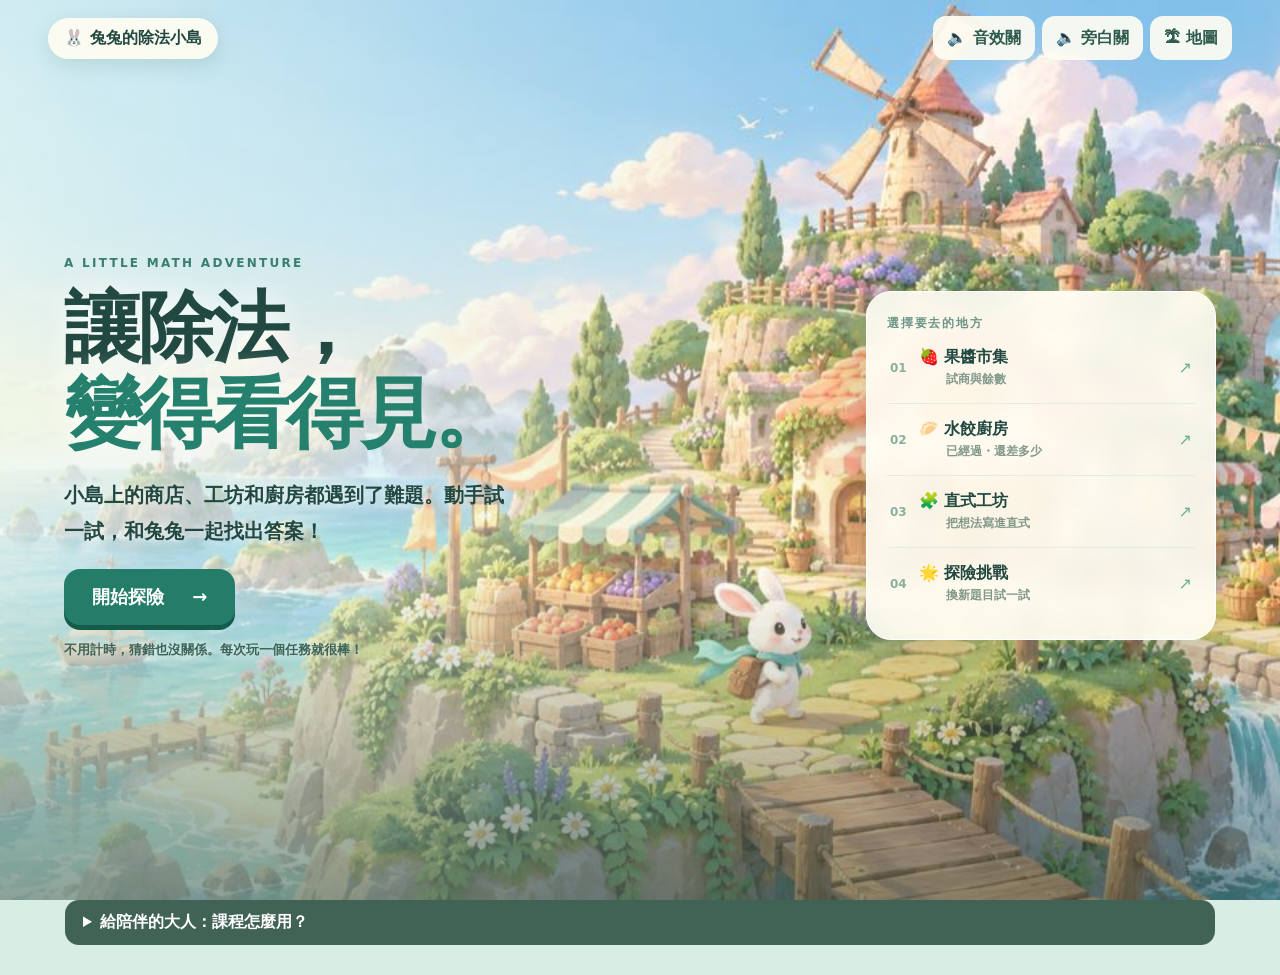
==== division-adventure/index.html @ a4d707ab "Add division adventure teaching page" ====
<!DOCTYPE html><html lang="zh-Hant"><head><meta charset="utf-8"><meta name="viewport" content="width=device-width, initial-scale=1, viewport-fit=cover"><meta name="theme-color" content="#244f48"><title>兔兔的除法小島｜一起動手探索</title><link rel="stylesheet" href="style.css"><script defer src="long-division.js"></script><script defer src="game.js"></script></head><body><div class="sky"></div><header><a class="logo" href="#home" onclick="showHome()">🐰 <span>兔兔的除法小島</span></a><div class="tools"><button id="audio-toggle" aria-pressed="false">🔈 音效關</button><button id="voice-toggle" aria-pressed="false">🔈 旁白關</button><button onclick="showHome()">🏝 地圖</button></div></header><main><section id="home" class="home"><div class="intro"><div class="eyebrow">A LITTLE MATH ADVENTURE</div><h1>讓除法，<br><em>變得看得見。</em></h1><p>小島上的商店、工坊和廚房都遇到了難題。動手試一試，和兔兔一起找出答案！</p><button class="primary big" onclick="openMission('market')">開始探險 <span>→</span></button><p class="micro">不用計時，猜錯也沒關係。每次玩一個任務就很棒！</p></div><div class="island-nav"><span class="island-label">選擇要去的地方</span><button onclick="openMission('market')"><b>01</b><span>🍓 果醬市集<small>試商與餘數</small></span><i>↗</i></button><button onclick="openMission('clock')"><b>02</b><span>🥟 水餃廚房<small>已經過・還差多少</small></span><i>↗</i></button><button onclick="openMission('long')"><b>03</b><span>🧩 直式工坊<small>把想法寫進直式</small></span><i>↗</i></button><button onclick="openMission('review')"><b>04</b><span>🌟 探險挑戰<small>換新題目試一試</small></span><i>↗</i></button></div></section><section id="mission" class="mission hidden"><div class="mission-head"><div><button class="back" onclick="showHome()">← 回到小島</button><div class="eyebrow" id="mission-kicker"></div><h1 id="mission-title"></h1><p id="mission-desc"></p></div><button class="watch" id="story-btn">▶ 看動畫示範</button></div><div id="story" class="story hidden" aria-live="polite"><div class="story-illustration" id="story-illustration" aria-hidden="true"></div><div><b>兔兔的動畫小故事</b><p id="story-text"></p><div class="story-controls"><button onclick="storyPrev()">← 上一步</button><button onclick="storyToggle()" id="story-play">暫停</button><button onclick="storyNext()">下一步 →</button><button onclick="closeStory()">關閉 ✕</button></div></div></div><div class="workspace" id="workspace"></div><div id="feedback" class="feedback" role="status" aria-live="polite"></div><div class="helper"><div class="rabbit">🐰</div><div><b>兔兔小幫手</b><p id="helper-text"></p></div><button id="hint-btn" class="small-btn">💡 提示</button></div><div class="bottom"><button class="small-btn" onclick="showHome()">回地圖</button><span id="save-msg">進度儲存在這個瀏覽器</span></div></section><section class="parents"><details><summary>給陪伴的大人：課程怎麼用？</summary><p>先看孩子怎麼操作，再請她說出數字的意思。做完一個任務後，可以隔天回來試「探險挑戰」；答錯時用提示引導，不必急著告訴她答案。完成標記只代表做過，不能單憑它認定已熟練。</p><p>參考：<a href="https://ies.ed.gov/ncee/wwc/PracticeGuide/26" target="_blank" rel="noopener">IES 小學數學學習扶助指引</a>、<a href="https://www.mathlearningcenter.org/apps/number-pieces" target="_blank" rel="noopener">Number Pieces</a>、<a href="https://nrich.maths.org/primary-interactive-resources" target="_blank" rel="noopener">NRICH 互動資源</a>、<a href="https://en.khanacademy.org/math/cc-fourth-grade-math/division/4th-remainders/a/division-faq" target="_blank" rel="noopener">Khan Academy 除法模型</a>。</p></details></section></main></body></html>
---- division-adventure/style.css ----
:root{--ink:#214942;--deep:#194e45;--teal:#25846f;--cream:#fffdf2;--gold:#ffc96e;--soft:#e7f5e5;--shadow:0 16px 48px #173f3133}*{box-sizing:border-box}html{scroll-behavior:smooth}body{margin:0;font-family:ui-rounded,'PingFang TC','Microsoft JhengHei',system-ui,sans-serif;color:var(--ink);background:#d8eee5;min-height:100dvh}button{font:inherit;cursor:pointer;touch-action:manipulation}button:focus-visible{outline:4px solid #f6ad49;outline-offset:3px}.sky{position:fixed;inset:0;background:linear-gradient(90deg,#e9faf2b8,#fff6df38 70%),url('island.jpg') 58% 50%/cover;z-index:-2}.sky:after{content:'';position:absolute;inset:0;background:linear-gradient(0deg,#173e3277,transparent 35%);z-index:-1}header{display:flex;align-items:center;justify-content:space-between;gap:10px;padding:16px clamp(16px,4vw,48px);position:relative}.logo{background:#fffdf1e8;border-radius:30px;text-decoration:none;color:var(--ink);padding:10px 16px;font-weight:900;box-shadow:0 6px 20px #174c3e20}.tools{display:flex;gap:7px;flex-wrap:wrap;justify-content:flex-end}.tools button,.small-btn,.back,.watch,.story-controls button{border:0;background:#fffdf2e9;color:#305b4f;border-radius:13px;padding:10px 14px;min-height:44px;font-weight:800}.tools button[aria-pressed=true]{background:#b8e9d1}.hidden{display:none!important}.home{min-height:calc(100dvh - 86px);max-width:1500px;margin:auto;padding:20px clamp(20px,5vw,72px) 55px;display:flex;align-items:center;justify-content:space-between;gap:25px}.intro{max-width:600px}.eyebrow{font-size:12px;font-weight:900;letter-spacing:.19em;color:#397e6e}.intro h1{font-size:clamp(45px,6vw,80px);line-height:1.12;letter-spacing:-.04em;margin:15px 0;text-shadow:0 2px 28px white}.intro h1 em{font-style:normal;color:#25816d}.intro p{max-width:440px;font-size:20px;font-weight:700;line-height:1.8;text-shadow:0 1px 12px white}.intro .micro{font-size:13px;color:#3d6458}.primary{border:0;border-radius:16px;background:#237d69;color:white;padding:13px 22px;font-weight:900;box-shadow:0 5px 0 #155b4c;min-height:48px}.primary:active{transform:translateY(3px);box-shadow:0 2px 0 #155b4c}.big{font-size:18px;padding:16px 28px}.big span{padding-left:22px}.island-nav{width:min(350px,38%);background:#fffef4e8;border:1px solid white;border-radius:25px;padding:20px;box-shadow:var(--shadow);backdrop-filter:blur(10px)}.island-label{font-size:12px;letter-spacing:.15em;color:#6c9688;font-weight:800}.island-nav button{display:flex;width:100%;gap:12px;text-align:left;align-items:center;border:0;border-bottom:1px solid #e4ece0;background:transparent;padding:15px 3px;color:var(--ink)}.island-nav button:last-child{border:0}.island-nav button b{font-size:12px;color:#8bafa0}.island-nav button span{font-weight:900;font-size:16px;flex:1}.island-nav small{display:block;color:#81988b;font-size:12px;padding:3px 0 0 27px}.island-nav i{font-style:normal;color:#6caf98}.mission{max-width:1280px;margin:auto;padding:0 clamp(12px,3vw,36px) 30px}.mission-head{background:#fffdf2ed;border-radius:24px 24px 0 0;padding:18px clamp(18px,3vw,34px);display:flex;align-items:end;justify-content:space-between;gap:15px}.back{background:#e8f3e5;margin-bottom:10px}.mission-head h1{margin:3px 0;font-size:clamp(26px,4vw,41px)}.mission-head p{margin:4px 0 0;line-height:1.6;color:#517267;font-size:16px}.watch{background:#ffdc96;white-space:nowrap}.story{background:#244c43;color:#fffbe9;display:flex;gap:18px;padding:20px 30px;align-items:center}.story-orb{font-size:52px;animation:float 2s ease-in-out infinite}.story p{font-size:18px;min-height:30px;margin:5px 0 10px}.story-controls{display:flex;gap:6px;flex-wrap:wrap}.story-controls button{min-height:39px;padding:6px 12px}.workspace{background:#f9f9ed;padding:clamp(15px,3vw,30px);min-height:380px}.helper{display:flex;align-items:center;gap:12px;background:#fff0d0;padding:15px 25px}.helper p{margin:2px 0;line-height:1.55}.helper div:nth-child(2){flex:1}.rabbit{font-size:37px;animation:float 3s ease-in-out infinite}.feedback{background:#fffdf2;min-height:0;padding:0 25px;color:#326c56;font-weight:800}.feedback:not(:empty){padding:12px 25px}.bottom{background:#fffdf2d9;border-radius:0 0 24px 24px;padding:12px 22px;display:flex;justify-content:space-between;align-items:center;color:#719185;font-size:12px}.parents{max-width:1200px;margin:10px auto 30px;padding:0 25px;color:#fff}.parents details{background:#274a3dd9;border-radius:14px;padding:12px 18px}.parents a{color:#ffe19f}.parents summary{cursor:pointer;font-weight:800}.board{display:grid;grid-template-columns:1.1fr .9fr;gap:20px}.panel{background:white;border-radius:20px;border:1px solid #dceadd;padding:20px;box-shadow:0 5px 0 #dcebdd}.panel h2{font-size:19px;margin:0 0 8px}.panel p{line-height:1.6;margin:5px 0}.label{font-size:12px;letter-spacing:.13em;color:#76a18c;font-weight:900}.warehouse{background:linear-gradient(#b9e5db,#e6f3d9);border-radius:16px;padding:15px;min-height:180px;position:relative;overflow:hidden}.basket-grid{display:grid;grid-template-columns:repeat(8,1fr);gap:5px}.box{aspect-ratio:1;border:0;border-radius:6px;background:#f2ac61;box-shadow:inset 0 -4px #ce854a,0 2px 2px #5552;color:#824719;font-size:clamp(10px,1.8vw,15px);font-weight:900;animation:pop .3s ease}.box.empty{background:#ffffff8a;box-shadow:none;border:1px dashed #8ebcab;color:transparent}.box.overflow{background:#ed8c7f;box-shadow:inset 0 -4px #c86a60}.meter{height:18px;border-radius:15px;background:#e3eee3;overflow:hidden;margin:10px 0}.meter span{display:block;height:100%;background:#70c89c;transition:width .35s}.meter.over span{background:#e98e78}.large-number{font-weight:950;font-size:clamp(24px,4vw,38px);color:#245f52}.controls{display:flex;flex-wrap:wrap;gap:8px;margin-top:12px}.control{min-height:48px;border:2px solid #d6e8d8;background:#f8fff8;border-radius:13px;padding:8px 13px;color:#2b6855;font-weight:900}.control:disabled{opacity:.4}.control.selected{background:#c8f1d9;border-color:#53ab81}.mini{font-size:13px;color:#628476}.mathline{font-size:20px;font-weight:900;padding:12px;border-radius:13px;background:#eef8eb;text-align:center}.prompt{margin-top:15px!important;font-weight:900}.choice-group{display:flex;gap:8px;flex-wrap:wrap}.choice-group button{min-height:48px;padding:9px 14px;border:2px solid #dce8d8;background:#fffdf6;border-radius:13px;color:#315f50;font-weight:800}.choice-group button.correct{background:#cbefd8;border-color:#6ebc8a}.choice-group button.wrong{background:#ffdfd5;border-color:#e6a28d}.clockface{display:flex;gap:5px;flex-wrap:wrap;justify-content:center;margin:15px 0}.tick{width:clamp(44px,5vw,53px);height:clamp(44px,5vw,55px);border-radius:10px;border:2px solid #d6e6d3;background:#fff;color:#799087;font-weight:900}.tick.passed{background:#82cdb0;color:#174f43;border-color:#65b997}.tick.left{background:#ffe1a2;color:#76582b;border-color:#f0c272}.legend{display:flex;gap:14px;flex-wrap:wrap;font-size:14px;font-weight:800;justify-content:center}.dot{display:inline-block;width:12px;height:12px;border-radius:4px;margin-right:5px}.success{background:#d7f4df;border-radius:12px;padding:10px 14px;font-weight:800;color:#33765b}.quiz-card{max-width:720px;margin:auto}.quiz-counter{color:#79a28c;font-weight:900;font-size:13px}.confetti{position:absolute;inset:0;pointer-events:none;overflow:hidden}.spark{position:absolute;animation:spark 1.2s ease-out forwards}.audio-note{font-size:12px;color:#759284}.drag-token{display:inline-flex;align-items:center;justify-content:center;min-width:95px;height:54px;border:2px solid #e0a35f;border-radius:14px;background:#ffe1af;color:#825124;font-weight:900;touch-action:none;user-select:none}.dropzone{border:2px dashed #7bb99a;border-radius:16px;padding:10px;min-height:72px;display:flex;align-items:center;justify-content:center;color:#39725d;background:#e8f8e8}.dropzone.hover{background:#c4efce}.dragging{position:fixed;z-index:100;pointer-events:none;opacity:.85;transform:translate(-50%,-50%)}@keyframes pop{from{transform:scale(.4);opacity:0}to{transform:scale(1);opacity:1}}@keyframes float{50%{transform:translateY(-7px)}}@keyframes spark{to{transform:translateY(-100px) rotate(120deg);opacity:0}}@media(max-width:800px){.home{display:block;padding-top:14vh}.intro{background:#fffdf0d9;padding:20px;border-radius:25px}.intro h1{font-size:48px}.intro p{font-size:17px}.island-nav{width:100%;margin-top:14px}.island-nav button{padding:9px}.board{grid-template-columns:1fr}.mission-head{align-items:start;flex-direction:column}.workspace{min-height:0}.basket-grid{grid-template-columns:repeat(8,1fr)}.logo span{display:none}.tools button{font-size:12px;padding:8px}.mission-head h1{font-size:29px}}@media(prefers-reduced-motion:reduce){*,*:before,*:after{animation:none!important;transition:none!important}}

.story-illustration{width:210px;min-height:130px;flex:none;border-radius:20px;background:linear-gradient(145deg,#d5f3db,#fff0bc);display:flex;align-items:center;justify-content:center;position:relative;overflow:hidden;color:#285b4d}.story-illustration:before,.story-illustration:after{content:"✦";position:absolute;color:#efba57;font-size:22px;animation:float 2s ease-in-out infinite}.story-illustration:before{top:10px;left:15px}.story-illustration:after{bottom:10px;right:15px;animation-delay:.6s}.story-motion{font-size:29px;white-space:nowrap;animation:story-enter .6s ease both}.story-track{position:absolute;bottom:7px;left:12px;font-size:11px;font-weight:900;opacity:.65}@keyframes story-enter{from{transform:translateX(-35px) scale(.8);opacity:0}to{transform:translateX(0) scale(1);opacity:1}}@media(max-width:600px){.story{padding:14px;align-items:flex-start}.story-illustration{width:95px;min-height:95px}.story-motion{font-size:16px}.story p{font-size:15px}}
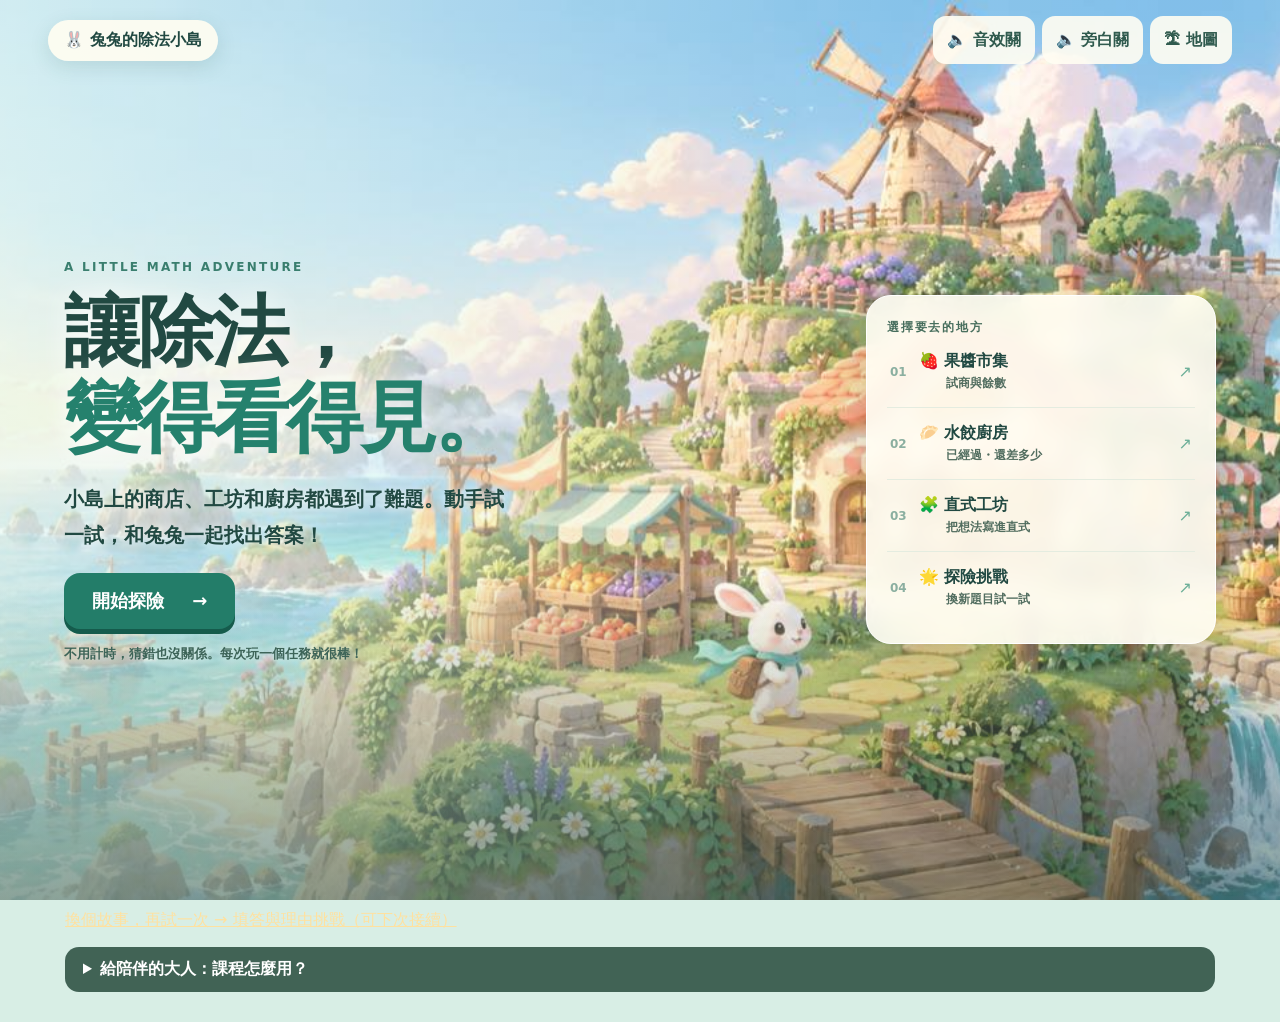
==== commit a973015e: "Improve division scaffolds and add independent transfer practice" ====
--- a/division-adventure/index.html
+++ b/division-adventure/index.html
@@ -1 +1 @@
-<!DOCTYPE html><html lang="zh-Hant"><head><meta charset="utf-8"><meta name="viewport" content="width=device-width, initial-scale=1, viewport-fit=cover"><meta name="theme-color" content="#244f48"><title>兔兔的除法小島｜一起動手探索</title><link rel="stylesheet" href="style.css"><script defer src="long-division.js"></script><script defer src="game.js"></script></head><body><div class="sky"></div><header><a class="logo" href="#home" onclick="showHome()">🐰 <span>兔兔的除法小島</span></a><div class="tools"><button id="audio-toggle" aria-pressed="false">🔈 音效關</button><button id="voice-toggle" aria-pressed="false">🔈 旁白關</button><button onclick="showHome()">🏝 地圖</button></div></header><main><section id="home" class="home"><div class="intro"><div class="eyebrow">A LITTLE MATH ADVENTURE</div><h1>讓除法，<br><em>變得看得見。</em></h1><p>小島上的商店、工坊和廚房都遇到了難題。動手試一試，和兔兔一起找出答案！</p><button class="primary big" onclick="openMission('market')">開始探險 <span>→</span></button><p class="micro">不用計時，猜錯也沒關係。每次玩一個任務就很棒！</p></div><div class="island-nav"><span class="island-label">選擇要去的地方</span><button onclick="openMission('market')"><b>01</b><span>🍓 果醬市集<small>試商與餘數</small></span><i>↗</i></button><button onclick="openMission('clock')"><b>02</b><span>🥟 水餃廚房<small>已經過・還差多少</small></span><i>↗</i></button><button onclick="openMission('long')"><b>03</b><span>🧩 直式工坊<small>把想法寫進直式</small></span><i>↗</i></button><button onclick="openMission('review')"><b>04</b><span>🌟 探險挑戰<small>換新題目試一試</small></span><i>↗</i></button></div></section><section id="mission" class="mission hidden"><div class="mission-head"><div><button class="back" onclick="showHome()">← 回到小島</button><div class="eyebrow" id="mission-kicker"></div><h1 id="mission-title"></h1><p id="mission-desc"></p></div><button class="watch" id="story-btn">▶ 看動畫示範</button></div><div id="story" class="story hidden" aria-live="polite"><div class="story-illustration" id="story-illustration" aria-hidden="true"></div><div><b>兔兔的動畫小故事</b><p id="story-text"></p><div class="story-controls"><button onclick="storyPrev()">← 上一步</button><button onclick="storyToggle()" id="story-play">暫停</button><button onclick="storyNext()">下一步 →</button><button onclick="closeStory()">關閉 ✕</button></div></div></div><div class="workspace" id="workspace"></div><div id="feedback" class="feedback" role="status" aria-live="polite"></div><div class="helper"><div class="rabbit">🐰</div><div><b>兔兔小幫手</b><p id="helper-text"></p></div><button id="hint-btn" class="small-btn">💡 提示</button></div><div class="bottom"><button class="small-btn" onclick="showHome()">回地圖</button><span id="save-msg">進度儲存在這個瀏覽器</span></div></section><section class="parents"><details><summary>給陪伴的大人：課程怎麼用？</summary><p>先看孩子怎麼操作，再請她說出數字的意思。做完一個任務後，可以隔天回來試「探險挑戰」；答錯時用提示引導，不必急著告訴她答案。完成標記只代表做過，不能單憑它認定已熟練。</p><p>參考：<a href="https://ies.ed.gov/ncee/wwc/PracticeGuide/26" target="_blank" rel="noopener">IES 小學數學學習扶助指引</a>、<a href="https://www.mathlearningcenter.org/apps/number-pieces" target="_blank" rel="noopener">Number Pieces</a>、<a href="https://nrich.maths.org/primary-interactive-resources" target="_blank" rel="noopener">NRICH 互動資源</a>、<a href="https://en.khanacademy.org/math/cc-fourth-grade-math/division/4th-remainders/a/division-faq" target="_blank" rel="noopener">Khan Academy 除法模型</a>。</p></details></section></main></body></html>
+<!DOCTYPE html><html lang="zh-Hant"><head><meta charset="utf-8"><meta name="viewport" content="width=device-width, initial-scale=1, viewport-fit=cover"><meta name="theme-color" content="#244f48"><title>兔兔的除法小島｜一起動手探索</title><link rel="stylesheet" href="style.css?v=20261031"><script defer src="long-division.js?v=20261031"></script><script defer src="game.js?v=20261031"></script></head><body><div class="sky"></div><header><a class="logo" href="#home" onclick="showHome()">🐰 <span>兔兔的除法小島</span></a><div class="tools"><button id="audio-toggle" aria-pressed="false">🔈 音效關</button><button id="voice-toggle" aria-pressed="false">🔈 旁白關</button><button onclick="showHome()">🏝 地圖</button></div></header><main><section id="home" class="home"><div class="intro"><div class="eyebrow">A LITTLE MATH ADVENTURE</div><h1>讓除法，<br><em>變得看得見。</em></h1><p>小島上的商店、工坊和廚房都遇到了難題。動手試一試，和兔兔一起找出答案！</p><button class="primary big" onclick="openMission('market')">開始探險 <span>→</span></button><p class="micro">不用計時，猜錯也沒關係。每次玩一個任務就很棒！</p></div><div class="island-nav"><span class="island-label">選擇要去的地方</span><button onclick="openMission('market')"><b>01</b><span>🍓 果醬市集<small>試商與餘數</small></span><i>↗</i></button><button onclick="openMission('clock')"><b>02</b><span>🥟 水餃廚房<small>已經過・還差多少</small></span><i>↗</i></button><button onclick="openMission('long')"><b>03</b><span>🧩 直式工坊<small>把想法寫進直式</small></span><i>↗</i></button><button onclick="openMission('review')"><b>04</b><span>🌟 探險挑戰<small>換新題目試一試</small></span><i>↗</i></button></div></section><section id="mission" class="mission hidden"><div class="mission-head"><div><button class="back" onclick="showHome()">← 回到小島</button><div class="eyebrow" id="mission-kicker"></div><h1 id="mission-title"></h1><p id="mission-desc"></p></div><button class="watch" id="story-btn">▶ 看分步圖解</button></div><div id="story" class="story hidden" aria-live="polite"><div class="story-illustration" id="story-illustration" aria-hidden="true"></div><div><b>兔兔的分步小故事</b><p id="story-text"></p><div class="story-controls"><button onclick="storyPrev()">← 上一步</button><button onclick="storyToggle()" id="story-play">暫停</button><button onclick="storyNext()">下一步 →</button><button onclick="closeStory()">關閉 ✕</button></div></div></div><div class="workspace" id="workspace"></div><div id="feedback" class="feedback" role="status" aria-live="polite"></div><div class="helper"><div class="rabbit">🐰</div><div><b>兔兔小幫手</b><p id="helper-text"></p></div><button id="hint-btn" class="small-btn">💡 提示</button></div><div class="bottom"><button class="small-btn" onclick="showHome()">回地圖</button><span id="save-msg">進度儲存在這個瀏覽器</span></div></section><section class="parents"><p><a href="transfer.html">換個故事，再試一次 → 填答與理由挑戰（可下次接續）</a></p><details><summary>給陪伴的大人：課程怎麼用？</summary><p>先看孩子怎麼操作，再請她說出數字的意思。做完一個任務後，可以隔天回來試「探險挑戰」；答錯時用提示引導，不必急著告訴她答案。完成標記只代表做過，不能單憑它認定已熟練。</p><p>參考：<a href="https://ies.ed.gov/ncee/wwc/PracticeGuide/26" target="_blank" rel="noopener">IES 小學數學學習扶助指引</a>、<a href="https://www.mathlearningcenter.org/apps/number-pieces" target="_blank" rel="noopener">Number Pieces</a>、<a href="https://nrich.maths.org/primary-interactive-resources" target="_blank" rel="noopener">NRICH 互動資源</a>、<a href="https://en.khanacademy.org/math/cc-fourth-grade-math/division/4th-remainders/a/division-faq" target="_blank" rel="noopener">Khan Academy 除法模型</a>。</p></details></section></main></body></html>
--- a/division-adventure/style.css
+++ b/division-adventure/style.css
@@ -1,3 +1,23 @@
 :root{--ink:#214942;--deep:#194e45;--teal:#25846f;--cream:#fffdf2;--gold:#ffc96e;--soft:#e7f5e5;--shadow:0 16px 48px #173f3133}*{box-sizing:border-box}html{scroll-behavior:smooth}body{margin:0;font-family:ui-rounded,'PingFang TC','Microsoft JhengHei',system-ui,sans-serif;color:var(--ink);background:#d8eee5;min-height:100dvh}button{font:inherit;cursor:pointer;touch-action:manipulation}button:focus-visible{outline:4px solid #f6ad49;outline-offset:3px}.sky{position:fixed;inset:0;background:linear-gradient(90deg,#e9faf2b8,#fff6df38 70%),url('island.jpg') 58% 50%/cover;z-index:-2}.sky:after{content:'';position:absolute;inset:0;background:linear-gradient(0deg,#173e3277,transparent 35%);z-index:-1}header{display:flex;align-items:center;justify-content:space-between;gap:10px;padding:16px clamp(16px,4vw,48px);position:relative}.logo{background:#fffdf1e8;border-radius:30px;text-decoration:none;color:var(--ink);padding:10px 16px;font-weight:900;box-shadow:0 6px 20px #174c3e20}.tools{display:flex;gap:7px;flex-wrap:wrap;justify-content:flex-end}.tools button,.small-btn,.back,.watch,.story-controls button{border:0;background:#fffdf2e9;color:#305b4f;border-radius:13px;padding:10px 14px;min-height:44px;font-weight:800}.tools button[aria-pressed=true]{background:#b8e9d1}.hidden{display:none!important}.home{min-height:calc(100dvh - 86px);max-width:1500px;margin:auto;padding:20px clamp(20px,5vw,72px) 55px;display:flex;align-items:center;justify-content:space-between;gap:25px}.intro{max-width:600px}.eyebrow{font-size:12px;font-weight:900;letter-spacing:.19em;color:#397e6e}.intro h1{font-size:clamp(45px,6vw,80px);line-height:1.12;letter-spacing:-.04em;margin:15px 0;text-shadow:0 2px 28px white}.intro h1 em{font-style:normal;color:#25816d}.intro p{max-width:440px;font-size:20px;font-weight:700;line-height:1.8;text-shadow:0 1px 12px white}.intro .micro{font-size:13px;color:#3d6458}.primary{border:0;border-radius:16px;background:#237d69;color:white;padding:13px 22px;font-weight:900;box-shadow:0 5px 0 #155b4c;min-height:48px}.primary:active{transform:translateY(3px);box-shadow:0 2px 0 #155b4c}.big{font-size:18px;padding:16px 28px}.big span{padding-left:22px}.island-nav{width:min(350px,38%);background:#fffef4e8;border:1px solid white;border-radius:25px;padding:20px;box-shadow:var(--shadow);backdrop-filter:blur(10px)}.island-label{font-size:12px;letter-spacing:.15em;color:#6c9688;font-weight:800}.island-nav button{display:flex;width:100%;gap:12px;text-align:left;align-items:center;border:0;border-bottom:1px solid #e4ece0;background:transparent;padding:15px 3px;color:var(--ink)}.island-nav button:last-child{border:0}.island-nav button b{font-size:12px;color:#8bafa0}.island-nav button span{font-weight:900;font-size:16px;flex:1}.island-nav small{display:block;color:#81988b;font-size:12px;padding:3px 0 0 27px}.island-nav i{font-style:normal;color:#6caf98}.mission{max-width:1280px;margin:auto;padding:0 clamp(12px,3vw,36px) 30px}.mission-head{background:#fffdf2ed;border-radius:24px 24px 0 0;padding:18px clamp(18px,3vw,34px);display:flex;align-items:end;justify-content:space-between;gap:15px}.back{background:#e8f3e5;margin-bottom:10px}.mission-head h1{margin:3px 0;font-size:clamp(26px,4vw,41px)}.mission-head p{margin:4px 0 0;line-height:1.6;color:#517267;font-size:16px}.watch{background:#ffdc96;white-space:nowrap}.story{background:#244c43;color:#fffbe9;display:flex;gap:18px;padding:20px 30px;align-items:center}.story-orb{font-size:52px;animation:float 2s ease-in-out infinite}.story p{font-size:18px;min-height:30px;margin:5px 0 10px}.story-controls{display:flex;gap:6px;flex-wrap:wrap}.story-controls button{min-height:39px;padding:6px 12px}.workspace{background:#f9f9ed;padding:clamp(15px,3vw,30px);min-height:380px}.helper{display:flex;align-items:center;gap:12px;background:#fff0d0;padding:15px 25px}.helper p{margin:2px 0;line-height:1.55}.helper div:nth-child(2){flex:1}.rabbit{font-size:37px;animation:float 3s ease-in-out infinite}.feedback{background:#fffdf2;min-height:0;padding:0 25px;color:#326c56;font-weight:800}.feedback:not(:empty){padding:12px 25px}.bottom{background:#fffdf2d9;border-radius:0 0 24px 24px;padding:12px 22px;display:flex;justify-content:space-between;align-items:center;color:#719185;font-size:12px}.parents{max-width:1200px;margin:10px auto 30px;padding:0 25px;color:#fff}.parents details{background:#274a3dd9;border-radius:14px;padding:12px 18px}.parents a{color:#ffe19f}.parents summary{cursor:pointer;font-weight:800}.board{display:grid;grid-template-columns:1.1fr .9fr;gap:20px}.panel{background:white;border-radius:20px;border:1px solid #dceadd;padding:20px;box-shadow:0 5px 0 #dcebdd}.panel h2{font-size:19px;margin:0 0 8px}.panel p{line-height:1.6;margin:5px 0}.label{font-size:12px;letter-spacing:.13em;color:#76a18c;font-weight:900}.warehouse{background:linear-gradient(#b9e5db,#e6f3d9);border-radius:16px;padding:15px;min-height:180px;position:relative;overflow:hidden}.basket-grid{display:grid;grid-template-columns:repeat(8,1fr);gap:5px}.box{aspect-ratio:1;border:0;border-radius:6px;background:#f2ac61;box-shadow:inset 0 -4px #ce854a,0 2px 2px #5552;color:#824719;font-size:clamp(10px,1.8vw,15px);font-weight:900;animation:pop .3s ease}.box.empty{background:#ffffff8a;box-shadow:none;border:1px dashed #8ebcab;color:transparent}.box.overflow{background:#ed8c7f;box-shadow:inset 0 -4px #c86a60}.meter{height:18px;border-radius:15px;background:#e3eee3;overflow:hidden;margin:10px 0}.meter span{display:block;height:100%;background:#70c89c;transition:width .35s}.meter.over span{background:#e98e78}.large-number{font-weight:950;font-size:clamp(24px,4vw,38px);color:#245f52}.controls{display:flex;flex-wrap:wrap;gap:8px;margin-top:12px}.control{min-height:48px;border:2px solid #d6e8d8;background:#f8fff8;border-radius:13px;padding:8px 13px;color:#2b6855;font-weight:900}.control:disabled{opacity:.4}.control.selected{background:#c8f1d9;border-color:#53ab81}.mini{font-size:13px;color:#628476}.mathline{font-size:20px;font-weight:900;padding:12px;border-radius:13px;background:#eef8eb;text-align:center}.prompt{margin-top:15px!important;font-weight:900}.choice-group{display:flex;gap:8px;flex-wrap:wrap}.choice-group button{min-height:48px;padding:9px 14px;border:2px solid #dce8d8;background:#fffdf6;border-radius:13px;color:#315f50;font-weight:800}.choice-group button.correct{background:#cbefd8;border-color:#6ebc8a}.choice-group button.wrong{background:#ffdfd5;border-color:#e6a28d}.clockface{display:flex;gap:5px;flex-wrap:wrap;justify-content:center;margin:15px 0}.tick{width:clamp(44px,5vw,53px);height:clamp(44px,5vw,55px);border-radius:10px;border:2px solid #d6e6d3;background:#fff;color:#799087;font-weight:900}.tick.passed{background:#82cdb0;color:#174f43;border-color:#65b997}.tick.left{background:#ffe1a2;color:#76582b;border-color:#f0c272}.legend{display:flex;gap:14px;flex-wrap:wrap;font-size:14px;font-weight:800;justify-content:center}.dot{display:inline-block;width:12px;height:12px;border-radius:4px;margin-right:5px}.success{background:#d7f4df;border-radius:12px;padding:10px 14px;font-weight:800;color:#33765b}.quiz-card{max-width:720px;margin:auto}.quiz-counter{color:#79a28c;font-weight:900;font-size:13px}.confetti{position:absolute;inset:0;pointer-events:none;overflow:hidden}.spark{position:absolute;animation:spark 1.2s ease-out forwards}.audio-note{font-size:12px;color:#759284}.drag-token{display:inline-flex;align-items:center;justify-content:center;min-width:95px;height:54px;border:2px solid #e0a35f;border-radius:14px;background:#ffe1af;color:#825124;font-weight:900;touch-action:none;user-select:none}.dropzone{border:2px dashed #7bb99a;border-radius:16px;padding:10px;min-height:72px;display:flex;align-items:center;justify-content:center;color:#39725d;background:#e8f8e8}.dropzone.hover{background:#c4efce}.dragging{position:fixed;z-index:100;pointer-events:none;opacity:.85;transform:translate(-50%,-50%)}@keyframes pop{from{transform:scale(.4);opacity:0}to{transform:scale(1);opacity:1}}@keyframes float{50%{transform:translateY(-7px)}}@keyframes spark{to{transform:translateY(-100px) rotate(120deg);opacity:0}}@media(max-width:800px){.home{display:block;padding-top:14vh}.intro{background:#fffdf0d9;padding:20px;border-radius:25px}.intro h1{font-size:48px}.intro p{font-size:17px}.island-nav{width:100%;margin-top:14px}.island-nav button{padding:9px}.board{grid-template-columns:1fr}.mission-head{align-items:start;flex-direction:column}.workspace{min-height:0}.basket-grid{grid-template-columns:repeat(8,1fr)}.logo span{display:none}.tools button{font-size:12px;padding:8px}.mission-head h1{font-size:29px}}@media(prefers-reduced-motion:reduce){*,*:before,*:after{animation:none!important;transition:none!important}}
 
 .story-illustration{width:210px;min-height:130px;flex:none;border-radius:20px;background:linear-gradient(145deg,#d5f3db,#fff0bc);display:flex;align-items:center;justify-content:center;position:relative;overflow:hidden;color:#285b4d}.story-illustration:before,.story-illustration:after{content:"✦";position:absolute;color:#efba57;font-size:22px;animation:float 2s ease-in-out infinite}.story-illustration:before{top:10px;left:15px}.story-illustration:after{bottom:10px;right:15px;animation-delay:.6s}.story-motion{font-size:29px;white-space:nowrap;animation:story-enter .6s ease both}.story-track{position:absolute;bottom:7px;left:12px;font-size:11px;font-weight:900;opacity:.65}@keyframes story-enter{from{transform:translateX(-35px) scale(.8);opacity:0}to{transform:translateX(0) scale(1);opacity:1}}@media(max-width:600px){.story{padding:14px;align-items:flex-start}.story-illustration{width:95px;min-height:95px}.story-motion{font-size:16px}.story p{font-size:15px}}
+
+.batch{display:flex;flex-direction:column;gap:6px;margin:12px 0;padding:18px;border-radius:16px;background:#daf1df;border-left:6px solid #68ae87}.batch.partial{background:#fff0cf;border-color:#e7b95e}.batch strong{font-size:22px}#clock-next{margin-top:16px}#clock-answer,#reason-feedback{line-height:1.7;min-height:28px}
+
+/* Review round 1: keep the mathematical workspace and its controls together. */
+.board{grid-template-columns:minmax(0,1.1fr) minmax(0,.9fr);align-items:start}
+.panel{min-width:0}.warehouse{min-height:150px}.basket-grid{grid-template-columns:repeat(8,minmax(0,1fr));gap:5px}.box{aspect-ratio:auto;min-height:30px;padding:5px 0}
+.story-controls button{min-height:48px}.tools button,.small-btn,.back,.watch{min-height:48px}
+.rabbit,.story-orb,.story-illustration:before,.story-illustration:after{animation:none}
+.label,.quiz-counter,.island-label{color:#476e5d}.island-nav small{color:#526e60}.bottom{color:#456556}.mini,.audio-note{color:#496c5c}
+/* Review round 2: portrait reading order, safe-area spacing and readable input. */
+input,select,textarea{font:inherit;font-size:18px;min-height:48px;max-width:100%;border:2px solid #83aa95;border-radius:10px;padding:8px;color:var(--ink);background:#fff}
+input:focus-visible,select:focus-visible,[role=button]:focus-visible,summary:focus-visible{outline:4px solid #e9a338;outline-offset:3px}
+.mathline{overflow-wrap:anywhere;font-variant-numeric:tabular-nums}.feedback{line-height:1.65}.panel p{overflow-wrap:anywhere}
+header{padding-top:max(16px,env(safe-area-inset-top))}.mission{padding-bottom:max(30px,env(safe-area-inset-bottom))}
+@media(max-width:900px){.board{grid-template-columns:1fr}.home{padding-top:24px}.mission-head{align-items:start}.panel{padding:18px}.helper{padding:15px;align-items:flex-start}.helper .rabbit{display:none}.story{flex-wrap:wrap}.story-illustration{min-height:90px}.intro h1{font-size:clamp(36px,6vw,60px)}}
+/* Review round 3: stable number tracking and compact landscape task framing. */
+.tick{min-width:48px;min-height:48px;font-variant-numeric:tabular-nums}.tick.passed{border-bottom:5px solid #26745a}.tick.left{border-style:dashed}.large-number,.batch strong{font-variant-numeric:tabular-nums}
+@media(min-width:901px) and (max-height:900px){.mission-head{padding-top:12px;padding-bottom:12px}.mission-head h1{font-size:32px}.workspace{padding-top:18px}.back{margin-bottom:5px}}
+@media(prefers-reduced-motion:reduce){html{scroll-behavior:auto!important}.primary:active{transform:none}}
+@media(max-width:480px){header{padding-inline:12px;flex-wrap:wrap}.tools{gap:6px}.helper{flex-wrap:wrap}.helper>div{min-width:0}.story-illustration{width:100%;min-height:75px}.bottom{gap:10px;flex-wrap:wrap}.choice-group button{flex:1 1 auto}}
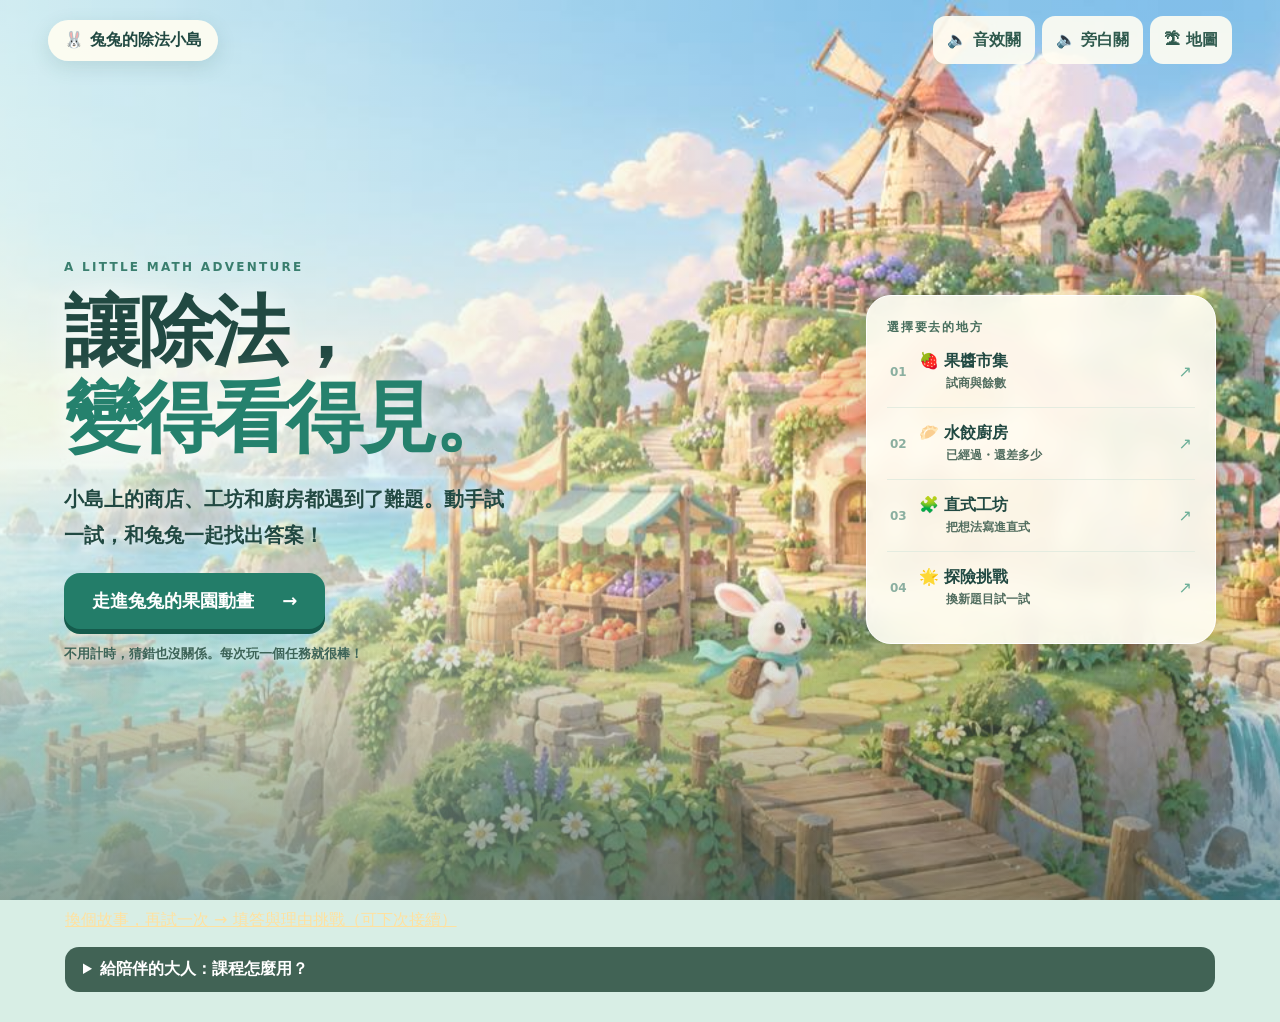
==== commit 1c803412: "Add original animated orchard lesson with interactive packing" ====
--- a/division-adventure/index.html
+++ b/division-adventure/index.html
@@ -1 +1 @@
-<!DOCTYPE html><html lang="zh-Hant"><head><meta charset="utf-8"><meta name="viewport" content="width=device-width, initial-scale=1, viewport-fit=cover"><meta name="theme-color" content="#244f48"><title>兔兔的除法小島｜一起動手探索</title><link rel="stylesheet" href="style.css?v=20261031"><script defer src="long-division.js?v=20261031"></script><script defer src="game.js?v=20261031"></script></head><body><div class="sky"></div><header><a class="logo" href="#home" onclick="showHome()">🐰 <span>兔兔的除法小島</span></a><div class="tools"><button id="audio-toggle" aria-pressed="false">🔈 音效關</button><button id="voice-toggle" aria-pressed="false">🔈 旁白關</button><button onclick="showHome()">🏝 地圖</button></div></header><main><section id="home" class="home"><div class="intro"><div class="eyebrow">A LITTLE MATH ADVENTURE</div><h1>讓除法，<br><em>變得看得見。</em></h1><p>小島上的商店、工坊和廚房都遇到了難題。動手試一試，和兔兔一起找出答案！</p><button class="primary big" onclick="openMission('market')">開始探險 <span>→</span></button><p class="micro">不用計時，猜錯也沒關係。每次玩一個任務就很棒！</p></div><div class="island-nav"><span class="island-label">選擇要去的地方</span><button onclick="openMission('market')"><b>01</b><span>🍓 果醬市集<small>試商與餘數</small></span><i>↗</i></button><button onclick="openMission('clock')"><b>02</b><span>🥟 水餃廚房<small>已經過・還差多少</small></span><i>↗</i></button><button onclick="openMission('long')"><b>03</b><span>🧩 直式工坊<small>把想法寫進直式</small></span><i>↗</i></button><button onclick="openMission('review')"><b>04</b><span>🌟 探險挑戰<small>換新題目試一試</small></span><i>↗</i></button></div></section><section id="mission" class="mission hidden"><div class="mission-head"><div><button class="back" onclick="showHome()">← 回到小島</button><div class="eyebrow" id="mission-kicker"></div><h1 id="mission-title"></h1><p id="mission-desc"></p></div><button class="watch" id="story-btn">▶ 看分步圖解</button></div><div id="story" class="story hidden" aria-live="polite"><div class="story-illustration" id="story-illustration" aria-hidden="true"></div><div><b>兔兔的分步小故事</b><p id="story-text"></p><div class="story-controls"><button onclick="storyPrev()">← 上一步</button><button onclick="storyToggle()" id="story-play">暫停</button><button onclick="storyNext()">下一步 →</button><button onclick="closeStory()">關閉 ✕</button></div></div></div><div class="workspace" id="workspace"></div><div id="feedback" class="feedback" role="status" aria-live="polite"></div><div class="helper"><div class="rabbit">🐰</div><div><b>兔兔小幫手</b><p id="helper-text"></p></div><button id="hint-btn" class="small-btn">💡 提示</button></div><div class="bottom"><button class="small-btn" onclick="showHome()">回地圖</button><span id="save-msg">進度儲存在這個瀏覽器</span></div></section><section class="parents"><p><a href="transfer.html">換個故事，再試一次 → 填答與理由挑戰（可下次接續）</a></p><details><summary>給陪伴的大人：課程怎麼用？</summary><p>先看孩子怎麼操作，再請她說出數字的意思。做完一個任務後，可以隔天回來試「探險挑戰」；答錯時用提示引導，不必急著告訴她答案。完成標記只代表做過，不能單憑它認定已熟練。</p><p>參考：<a href="https://ies.ed.gov/ncee/wwc/PracticeGuide/26" target="_blank" rel="noopener">IES 小學數學學習扶助指引</a>、<a href="https://www.mathlearningcenter.org/apps/number-pieces" target="_blank" rel="noopener">Number Pieces</a>、<a href="https://nrich.maths.org/primary-interactive-resources" target="_blank" rel="noopener">NRICH 互動資源</a>、<a href="https://en.khanacademy.org/math/cc-fourth-grade-math/division/4th-remainders/a/division-faq" target="_blank" rel="noopener">Khan Academy 除法模型</a>。</p></details></section></main></body></html>
+<!DOCTYPE html><html lang="zh-Hant"><head><meta charset="utf-8"><meta name="viewport" content="width=device-width, initial-scale=1, viewport-fit=cover"><meta name="theme-color" content="#244f48"><title>兔兔的除法小島｜一起動手探索</title><link rel="stylesheet" href="style.css?v=20261031"><script defer src="long-division.js?v=20261031"></script><script defer src="game.js?v=20261031"></script></head><body><div class="sky"></div><header><a class="logo" href="#home" onclick="showHome()">🐰 <span>兔兔的除法小島</span></a><div class="tools"><button id="audio-toggle" aria-pressed="false">🔈 音效關</button><button id="voice-toggle" aria-pressed="false">🔈 旁白關</button><button onclick="showHome()">🏝 地圖</button></div></header><main><section id="home" class="home"><div class="intro"><div class="eyebrow">A LITTLE MATH ADVENTURE</div><h1>讓除法，<br><em>變得看得見。</em></h1><p>小島上的商店、工坊和廚房都遇到了難題。動手試一試，和兔兔一起找出答案！</p><a class="primary big" href="animation.html" style="display:inline-block;text-decoration:none">走進兔兔的果園動畫 <span>→</span></a><p class="micro">不用計時，猜錯也沒關係。每次玩一個任務就很棒！</p></div><div class="island-nav"><span class="island-label">選擇要去的地方</span><button onclick="openMission('market')"><b>01</b><span>🍓 果醬市集<small>試商與餘數</small></span><i>↗</i></button><button onclick="openMission('clock')"><b>02</b><span>🥟 水餃廚房<small>已經過・還差多少</small></span><i>↗</i></button><button onclick="openMission('long')"><b>03</b><span>🧩 直式工坊<small>把想法寫進直式</small></span><i>↗</i></button><button onclick="openMission('review')"><b>04</b><span>🌟 探險挑戰<small>換新題目試一試</small></span><i>↗</i></button></div></section><section id="mission" class="mission hidden"><div class="mission-head"><div><button class="back" onclick="showHome()">← 回到小島</button><div class="eyebrow" id="mission-kicker"></div><h1 id="mission-title"></h1><p id="mission-desc"></p></div><button class="watch" id="story-btn">▶ 看分步圖解</button></div><div id="story" class="story hidden" aria-live="polite"><div class="story-illustration" id="story-illustration" aria-hidden="true"></div><div><b>兔兔的分步小故事</b><p id="story-text"></p><div class="story-controls"><button onclick="storyPrev()">← 上一步</button><button onclick="storyToggle()" id="story-play">暫停</button><button onclick="storyNext()">下一步 →</button><button onclick="closeStory()">關閉 ✕</button></div></div></div><div class="workspace" id="workspace"></div><div id="feedback" class="feedback" role="status" aria-live="polite"></div><div class="helper"><div class="rabbit">🐰</div><div><b>兔兔小幫手</b><p id="helper-text"></p></div><button id="hint-btn" class="small-btn">💡 提示</button></div><div class="bottom"><button class="small-btn" onclick="showHome()">回地圖</button><span id="save-msg">進度儲存在這個瀏覽器</span></div></section><section class="parents"><p><a href="transfer.html">換個故事，再試一次 → 填答與理由挑戰（可下次接續）</a></p><details><summary>給陪伴的大人：課程怎麼用？</summary><p>先看孩子怎麼操作，再請她說出數字的意思。做完一個任務後，可以隔天回來試「探險挑戰」；答錯時用提示引導，不必急著告訴她答案。完成標記只代表做過，不能單憑它認定已熟練。</p><p>參考：<a href="https://ies.ed.gov/ncee/wwc/PracticeGuide/26" target="_blank" rel="noopener">IES 小學數學學習扶助指引</a>、<a href="https://www.mathlearningcenter.org/apps/number-pieces" target="_blank" rel="noopener">Number Pieces</a>、<a href="https://nrich.maths.org/primary-interactive-resources" target="_blank" rel="noopener">NRICH 互動資源</a>、<a href="https://en.khanacademy.org/math/cc-fourth-grade-math/division/4th-remainders/a/division-faq" target="_blank" rel="noopener">Khan Academy 除法模型</a>。</p></details></section></main></body></html>
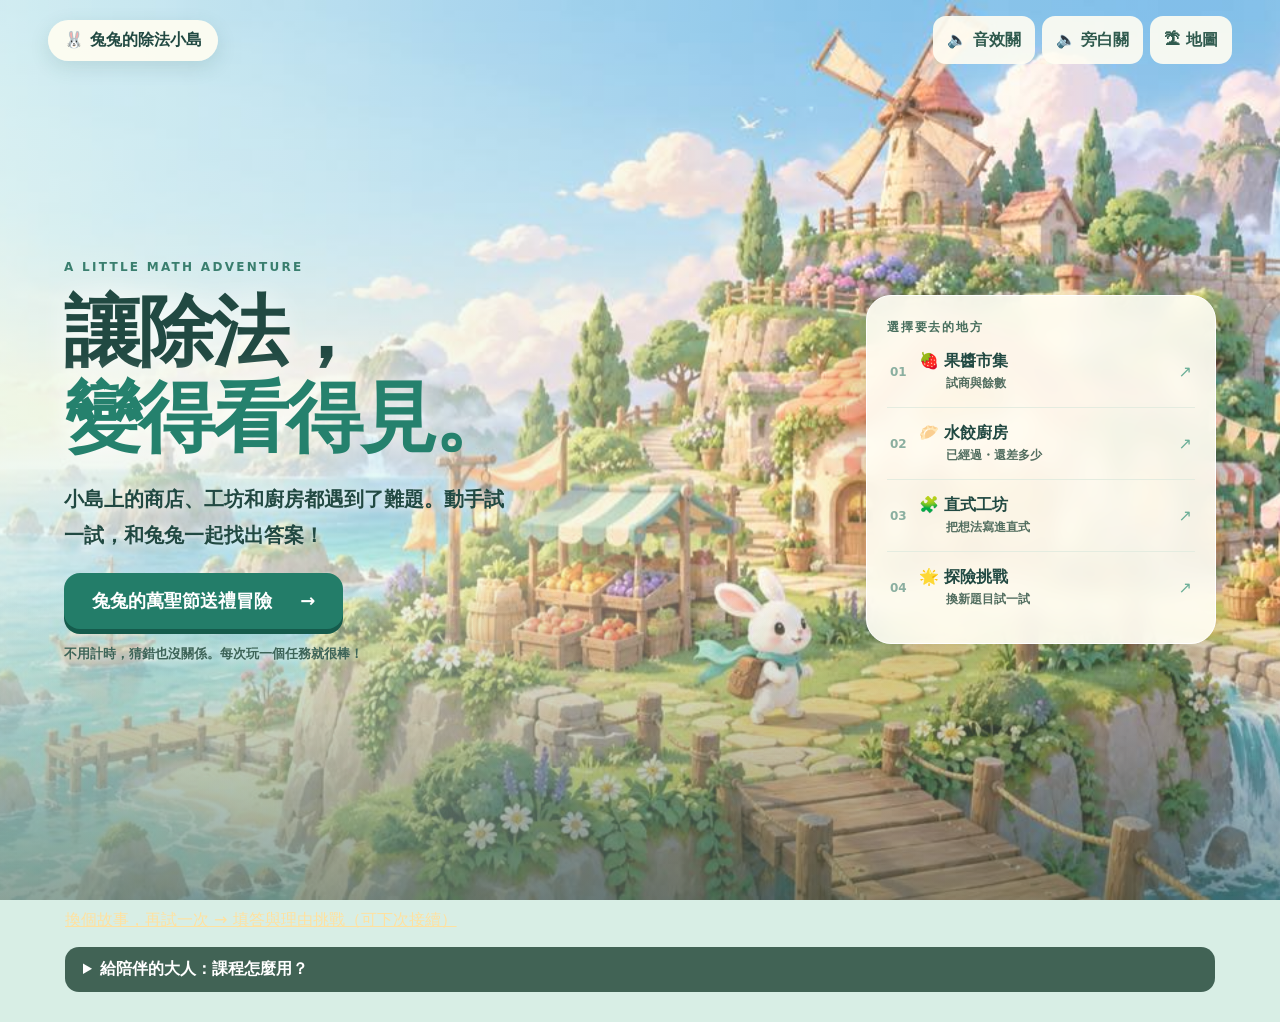
==== commit 9593eca0: "Add warm Halloween rabbit adventure with eight original illustrations" ====
--- a/division-adventure/index.html
+++ b/division-adventure/index.html
@@ -1 +1 @@
-<!DOCTYPE html><html lang="zh-Hant"><head><meta charset="utf-8"><meta name="viewport" content="width=device-width, initial-scale=1, viewport-fit=cover"><meta name="theme-color" content="#244f48"><title>兔兔的除法小島｜一起動手探索</title><link rel="stylesheet" href="style.css?v=20261031"><script defer src="long-division.js?v=20261031"></script><script defer src="game.js?v=20261031"></script></head><body><div class="sky"></div><header><a class="logo" href="#home" onclick="showHome()">🐰 <span>兔兔的除法小島</span></a><div class="tools"><button id="audio-toggle" aria-pressed="false">🔈 音效關</button><button id="voice-toggle" aria-pressed="false">🔈 旁白關</button><button onclick="showHome()">🏝 地圖</button></div></header><main><section id="home" class="home"><div class="intro"><div class="eyebrow">A LITTLE MATH ADVENTURE</div><h1>讓除法，<br><em>變得看得見。</em></h1><p>小島上的商店、工坊和廚房都遇到了難題。動手試一試，和兔兔一起找出答案！</p><a class="primary big" href="animation.html" style="display:inline-block;text-decoration:none">走進兔兔的果園動畫 <span>→</span></a><p class="micro">不用計時，猜錯也沒關係。每次玩一個任務就很棒！</p></div><div class="island-nav"><span class="island-label">選擇要去的地方</span><button onclick="openMission('market')"><b>01</b><span>🍓 果醬市集<small>試商與餘數</small></span><i>↗</i></button><button onclick="openMission('clock')"><b>02</b><span>🥟 水餃廚房<small>已經過・還差多少</small></span><i>↗</i></button><button onclick="openMission('long')"><b>03</b><span>🧩 直式工坊<small>把想法寫進直式</small></span><i>↗</i></button><button onclick="openMission('review')"><b>04</b><span>🌟 探險挑戰<small>換新題目試一試</small></span><i>↗</i></button></div></section><section id="mission" class="mission hidden"><div class="mission-head"><div><button class="back" onclick="showHome()">← 回到小島</button><div class="eyebrow" id="mission-kicker"></div><h1 id="mission-title"></h1><p id="mission-desc"></p></div><button class="watch" id="story-btn">▶ 看分步圖解</button></div><div id="story" class="story hidden" aria-live="polite"><div class="story-illustration" id="story-illustration" aria-hidden="true"></div><div><b>兔兔的分步小故事</b><p id="story-text"></p><div class="story-controls"><button onclick="storyPrev()">← 上一步</button><button onclick="storyToggle()" id="story-play">暫停</button><button onclick="storyNext()">下一步 →</button><button onclick="closeStory()">關閉 ✕</button></div></div></div><div class="workspace" id="workspace"></div><div id="feedback" class="feedback" role="status" aria-live="polite"></div><div class="helper"><div class="rabbit">🐰</div><div><b>兔兔小幫手</b><p id="helper-text"></p></div><button id="hint-btn" class="small-btn">💡 提示</button></div><div class="bottom"><button class="small-btn" onclick="showHome()">回地圖</button><span id="save-msg">進度儲存在這個瀏覽器</span></div></section><section class="parents"><p><a href="transfer.html">換個故事，再試一次 → 填答與理由挑戰（可下次接續）</a></p><details><summary>給陪伴的大人：課程怎麼用？</summary><p>先看孩子怎麼操作，再請她說出數字的意思。做完一個任務後，可以隔天回來試「探險挑戰」；答錯時用提示引導，不必急著告訴她答案。完成標記只代表做過，不能單憑它認定已熟練。</p><p>參考：<a href="https://ies.ed.gov/ncee/wwc/PracticeGuide/26" target="_blank" rel="noopener">IES 小學數學學習扶助指引</a>、<a href="https://www.mathlearningcenter.org/apps/number-pieces" target="_blank" rel="noopener">Number Pieces</a>、<a href="https://nrich.maths.org/primary-interactive-resources" target="_blank" rel="noopener">NRICH 互動資源</a>、<a href="https://en.khanacademy.org/math/cc-fourth-grade-math/division/4th-remainders/a/division-faq" target="_blank" rel="noopener">Khan Academy 除法模型</a>。</p></details></section></main></body></html>
+<!DOCTYPE html><html lang="zh-Hant"><head><meta charset="utf-8"><meta name="viewport" content="width=device-width, initial-scale=1, viewport-fit=cover"><meta name="theme-color" content="#244f48"><title>兔兔的除法小島｜一起動手探索</title><link rel="stylesheet" href="style.css?v=20261031"><script defer src="long-division.js?v=20261031"></script><script defer src="game.js?v=20261031"></script></head><body><div class="sky"></div><header><a class="logo" href="#home" onclick="showHome()">🐰 <span>兔兔的除法小島</span></a><div class="tools"><button id="audio-toggle" aria-pressed="false">🔈 音效關</button><button id="voice-toggle" aria-pressed="false">🔈 旁白關</button><button onclick="showHome()">🏝 地圖</button></div></header><main><section id="home" class="home"><div class="intro"><div class="eyebrow">A LITTLE MATH ADVENTURE</div><h1>讓除法，<br><em>變得看得見。</em></h1><p>小島上的商店、工坊和廚房都遇到了難題。動手試一試，和兔兔一起找出答案！</p><a class="primary big" href="halloween.html" style="display:inline-block;text-decoration:none">兔兔的萬聖節送禮冒險 <span>→</span></a><p class="micro">不用計時，猜錯也沒關係。每次玩一個任務就很棒！</p></div><div class="island-nav"><span class="island-label">選擇要去的地方</span><button onclick="openMission('market')"><b>01</b><span>🍓 果醬市集<small>試商與餘數</small></span><i>↗</i></button><button onclick="openMission('clock')"><b>02</b><span>🥟 水餃廚房<small>已經過・還差多少</small></span><i>↗</i></button><button onclick="openMission('long')"><b>03</b><span>🧩 直式工坊<small>把想法寫進直式</small></span><i>↗</i></button><button onclick="openMission('review')"><b>04</b><span>🌟 探險挑戰<small>換新題目試一試</small></span><i>↗</i></button></div></section><section id="mission" class="mission hidden"><div class="mission-head"><div><button class="back" onclick="showHome()">← 回到小島</button><div class="eyebrow" id="mission-kicker"></div><h1 id="mission-title"></h1><p id="mission-desc"></p></div><button class="watch" id="story-btn">▶ 看分步圖解</button></div><div id="story" class="story hidden" aria-live="polite"><div class="story-illustration" id="story-illustration" aria-hidden="true"></div><div><b>兔兔的分步小故事</b><p id="story-text"></p><div class="story-controls"><button onclick="storyPrev()">← 上一步</button><button onclick="storyToggle()" id="story-play">暫停</button><button onclick="storyNext()">下一步 →</button><button onclick="closeStory()">關閉 ✕</button></div></div></div><div class="workspace" id="workspace"></div><div id="feedback" class="feedback" role="status" aria-live="polite"></div><div class="helper"><div class="rabbit">🐰</div><div><b>兔兔小幫手</b><p id="helper-text"></p></div><button id="hint-btn" class="small-btn">💡 提示</button></div><div class="bottom"><button class="small-btn" onclick="showHome()">回地圖</button><span id="save-msg">進度儲存在這個瀏覽器</span></div></section><section class="parents"><p><a href="transfer.html">換個故事，再試一次 → 填答與理由挑戰（可下次接續）</a></p><details><summary>給陪伴的大人：課程怎麼用？</summary><p>先看孩子怎麼操作，再請她說出數字的意思。做完一個任務後，可以隔天回來試「探險挑戰」；答錯時用提示引導，不必急著告訴她答案。完成標記只代表做過，不能單憑它認定已熟練。</p><p>參考：<a href="https://ies.ed.gov/ncee/wwc/PracticeGuide/26" target="_blank" rel="noopener">IES 小學數學學習扶助指引</a>、<a href="https://www.mathlearningcenter.org/apps/number-pieces" target="_blank" rel="noopener">Number Pieces</a>、<a href="https://nrich.maths.org/primary-interactive-resources" target="_blank" rel="noopener">NRICH 互動資源</a>、<a href="https://en.khanacademy.org/math/cc-fourth-grade-math/division/4th-remainders/a/division-faq" target="_blank" rel="noopener">Khan Academy 除法模型</a>。</p></details></section></main></body></html>
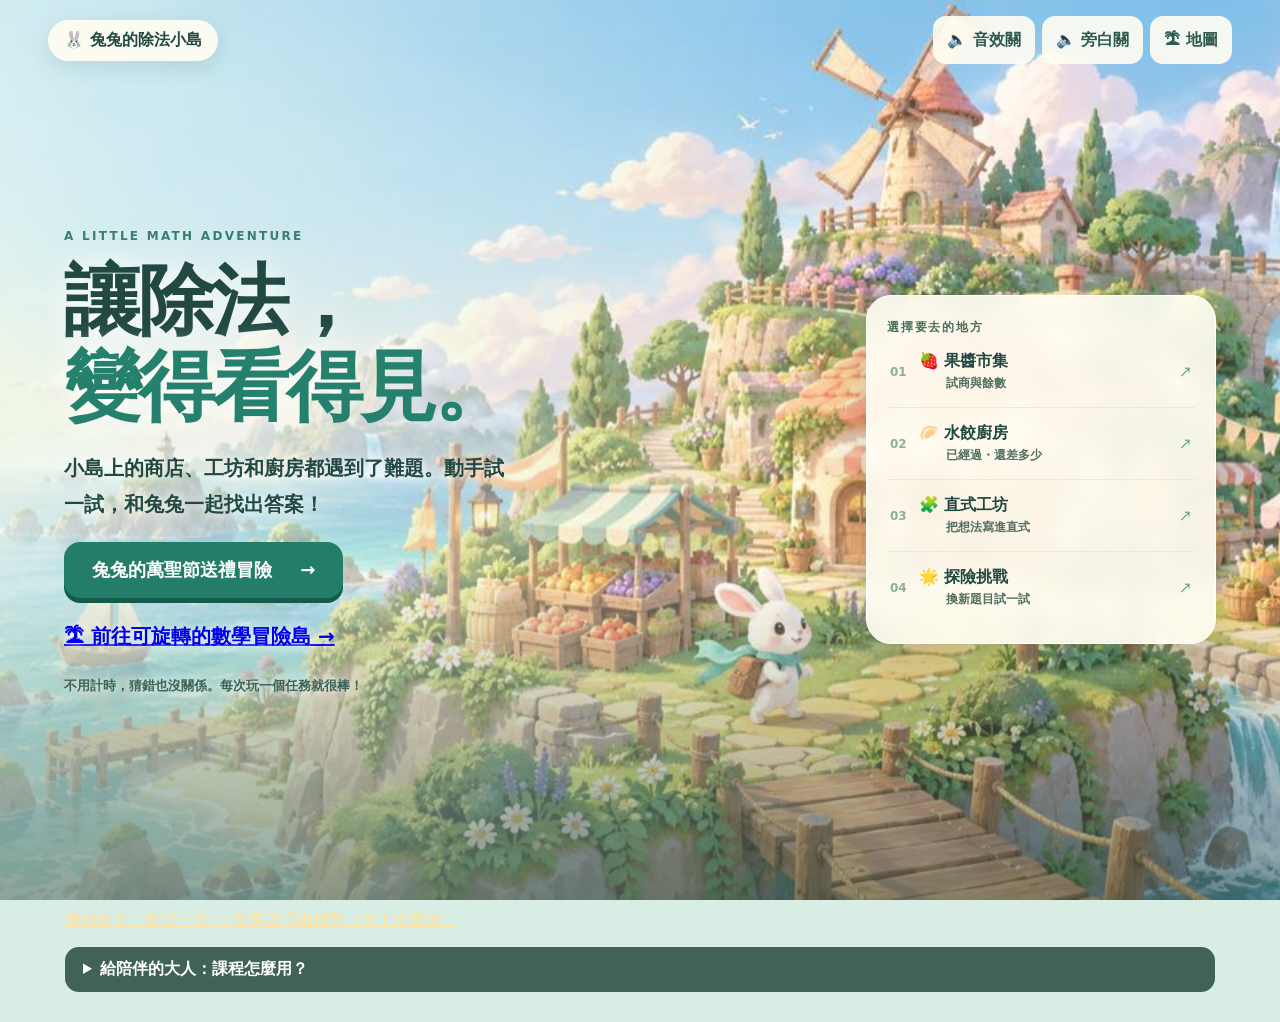
==== commit 52a06073: "feat: add interactive 3D math adventure island - Add division, place value, multiplication, and frac" ====
--- a/division-adventure/index.html
+++ b/division-adventure/index.html
@@ -1 +1 @@
-<!DOCTYPE html><html lang="zh-Hant"><head><meta charset="utf-8"><meta name="viewport" content="width=device-width, initial-scale=1, viewport-fit=cover"><meta name="theme-color" content="#244f48"><title>兔兔的除法小島｜一起動手探索</title><link rel="stylesheet" href="style.css?v=20261031"><script defer src="long-division.js?v=20261031"></script><script defer src="game.js?v=20261031"></script></head><body><div class="sky"></div><header><a class="logo" href="#home" onclick="showHome()">🐰 <span>兔兔的除法小島</span></a><div class="tools"><button id="audio-toggle" aria-pressed="false">🔈 音效關</button><button id="voice-toggle" aria-pressed="false">🔈 旁白關</button><button onclick="showHome()">🏝 地圖</button></div></header><main><section id="home" class="home"><div class="intro"><div class="eyebrow">A LITTLE MATH ADVENTURE</div><h1>讓除法，<br><em>變得看得見。</em></h1><p>小島上的商店、工坊和廚房都遇到了難題。動手試一試，和兔兔一起找出答案！</p><a class="primary big" href="halloween.html" style="display:inline-block;text-decoration:none">兔兔的萬聖節送禮冒險 <span>→</span></a><p class="micro">不用計時，猜錯也沒關係。每次玩一個任務就很棒！</p></div><div class="island-nav"><span class="island-label">選擇要去的地方</span><button onclick="openMission('market')"><b>01</b><span>🍓 果醬市集<small>試商與餘數</small></span><i>↗</i></button><button onclick="openMission('clock')"><b>02</b><span>🥟 水餃廚房<small>已經過・還差多少</small></span><i>↗</i></button><button onclick="openMission('long')"><b>03</b><span>🧩 直式工坊<small>把想法寫進直式</small></span><i>↗</i></button><button onclick="openMission('review')"><b>04</b><span>🌟 探險挑戰<small>換新題目試一試</small></span><i>↗</i></button></div></section><section id="mission" class="mission hidden"><div class="mission-head"><div><button class="back" onclick="showHome()">← 回到小島</button><div class="eyebrow" id="mission-kicker"></div><h1 id="mission-title"></h1><p id="mission-desc"></p></div><button class="watch" id="story-btn">▶ 看分步圖解</button></div><div id="story" class="story hidden" aria-live="polite"><div class="story-illustration" id="story-illustration" aria-hidden="true"></div><div><b>兔兔的分步小故事</b><p id="story-text"></p><div class="story-controls"><button onclick="storyPrev()">← 上一步</button><button onclick="storyToggle()" id="story-play">暫停</button><button onclick="storyNext()">下一步 →</button><button onclick="closeStory()">關閉 ✕</button></div></div></div><div class="workspace" id="workspace"></div><div id="feedback" class="feedback" role="status" aria-live="polite"></div><div class="helper"><div class="rabbit">🐰</div><div><b>兔兔小幫手</b><p id="helper-text"></p></div><button id="hint-btn" class="small-btn">💡 提示</button></div><div class="bottom"><button class="small-btn" onclick="showHome()">回地圖</button><span id="save-msg">進度儲存在這個瀏覽器</span></div></section><section class="parents"><p><a href="transfer.html">換個故事，再試一次 → 填答與理由挑戰（可下次接續）</a></p><details><summary>給陪伴的大人：課程怎麼用？</summary><p>先看孩子怎麼操作，再請她說出數字的意思。做完一個任務後，可以隔天回來試「探險挑戰」；答錯時用提示引導，不必急著告訴她答案。完成標記只代表做過，不能單憑它認定已熟練。</p><p>參考：<a href="https://ies.ed.gov/ncee/wwc/PracticeGuide/26" target="_blank" rel="noopener">IES 小學數學學習扶助指引</a>、<a href="https://www.mathlearningcenter.org/apps/number-pieces" target="_blank" rel="noopener">Number Pieces</a>、<a href="https://nrich.maths.org/primary-interactive-resources" target="_blank" rel="noopener">NRICH 互動資源</a>、<a href="https://en.khanacademy.org/math/cc-fourth-grade-math/division/4th-remainders/a/division-faq" target="_blank" rel="noopener">Khan Academy 除法模型</a>。</p></details></section></main></body></html>
+<!DOCTYPE html><html lang="zh-Hant"><head><meta charset="utf-8"><meta name="viewport" content="width=device-width, initial-scale=1, viewport-fit=cover"><meta name="theme-color" content="#244f48"><title>兔兔的除法小島｜一起動手探索</title><link rel="stylesheet" href="style.css?v=20261031"><script defer src="long-division.js?v=20261031"></script><script defer src="game.js?v=20261031"></script></head><body><div class="sky"></div><header><a class="logo" href="#home" onclick="showHome()">🐰 <span>兔兔的除法小島</span></a><div class="tools"><button id="audio-toggle" aria-pressed="false">🔈 音效關</button><button id="voice-toggle" aria-pressed="false">🔈 旁白關</button><button onclick="showHome()">🏝 地圖</button></div></header><main><section id="home" class="home"><div class="intro"><div class="eyebrow">A LITTLE MATH ADVENTURE</div><h1>讓除法，<br><em>變得看得見。</em></h1><p>小島上的商店、工坊和廚房都遇到了難題。動手試一試，和兔兔一起找出答案！</p><a class="primary big" href="halloween.html" style="display:inline-block;text-decoration:none">兔兔的萬聖節送禮冒險 <span>→</span></a><p><a href="../math-island/index.html">🏝 前往可旋轉的數學冒險島 →</a></p><p class="micro">不用計時，猜錯也沒關係。每次玩一個任務就很棒！</p></div><div class="island-nav"><span class="island-label">選擇要去的地方</span><button onclick="openMission('market')"><b>01</b><span>🍓 果醬市集<small>試商與餘數</small></span><i>↗</i></button><button onclick="openMission('clock')"><b>02</b><span>🥟 水餃廚房<small>已經過・還差多少</small></span><i>↗</i></button><button onclick="openMission('long')"><b>03</b><span>🧩 直式工坊<small>把想法寫進直式</small></span><i>↗</i></button><button onclick="openMission('review')"><b>04</b><span>🌟 探險挑戰<small>換新題目試一試</small></span><i>↗</i></button></div></section><section id="mission" class="mission hidden"><div class="mission-head"><div><button class="back" onclick="showHome()">← 回到小島</button><div class="eyebrow" id="mission-kicker"></div><h1 id="mission-title"></h1><p id="mission-desc"></p></div><button class="watch" id="story-btn">▶ 看分步圖解</button></div><div id="story" class="story hidden" aria-live="polite"><div class="story-illustration" id="story-illustration" aria-hidden="true"></div><div><b>兔兔的分步小故事</b><p id="story-text"></p><div class="story-controls"><button onclick="storyPrev()">← 上一步</button><button onclick="storyToggle()" id="story-play">暫停</button><button onclick="storyNext()">下一步 →</button><button onclick="closeStory()">關閉 ✕</button></div></div></div><div class="workspace" id="workspace"></div><div id="feedback" class="feedback" role="status" aria-live="polite"></div><div class="helper"><div class="rabbit">🐰</div><div><b>兔兔小幫手</b><p id="helper-text"></p></div><button id="hint-btn" class="small-btn">💡 提示</button></div><div class="bottom"><button class="small-btn" onclick="showHome()">回地圖</button><span id="save-msg">進度儲存在這個瀏覽器</span></div></section><section class="parents"><p><a href="transfer.html">換個故事，再試一次 → 填答與理由挑戰（可下次接續）</a></p><details><summary>給陪伴的大人：課程怎麼用？</summary><p>先看孩子怎麼操作，再請她說出數字的意思。做完一個任務後，可以隔天回來試「探險挑戰」；答錯時用提示引導，不必急著告訴她答案。完成標記只代表做過，不能單憑它認定已熟練。</p><p>參考：<a href="https://ies.ed.gov/ncee/wwc/PracticeGuide/26" target="_blank" rel="noopener">IES 小學數學學習扶助指引</a>、<a href="https://www.mathlearningcenter.org/apps/number-pieces" target="_blank" rel="noopener">Number Pieces</a>、<a href="https://nrich.maths.org/primary-interactive-resources" target="_blank" rel="noopener">NRICH 互動資源</a>、<a href="https://en.khanacademy.org/math/cc-fourth-grade-math/division/4th-remainders/a/division-faq" target="_blank" rel="noopener">Khan Academy 除法模型</a>。</p></details></section></main></body></html>
